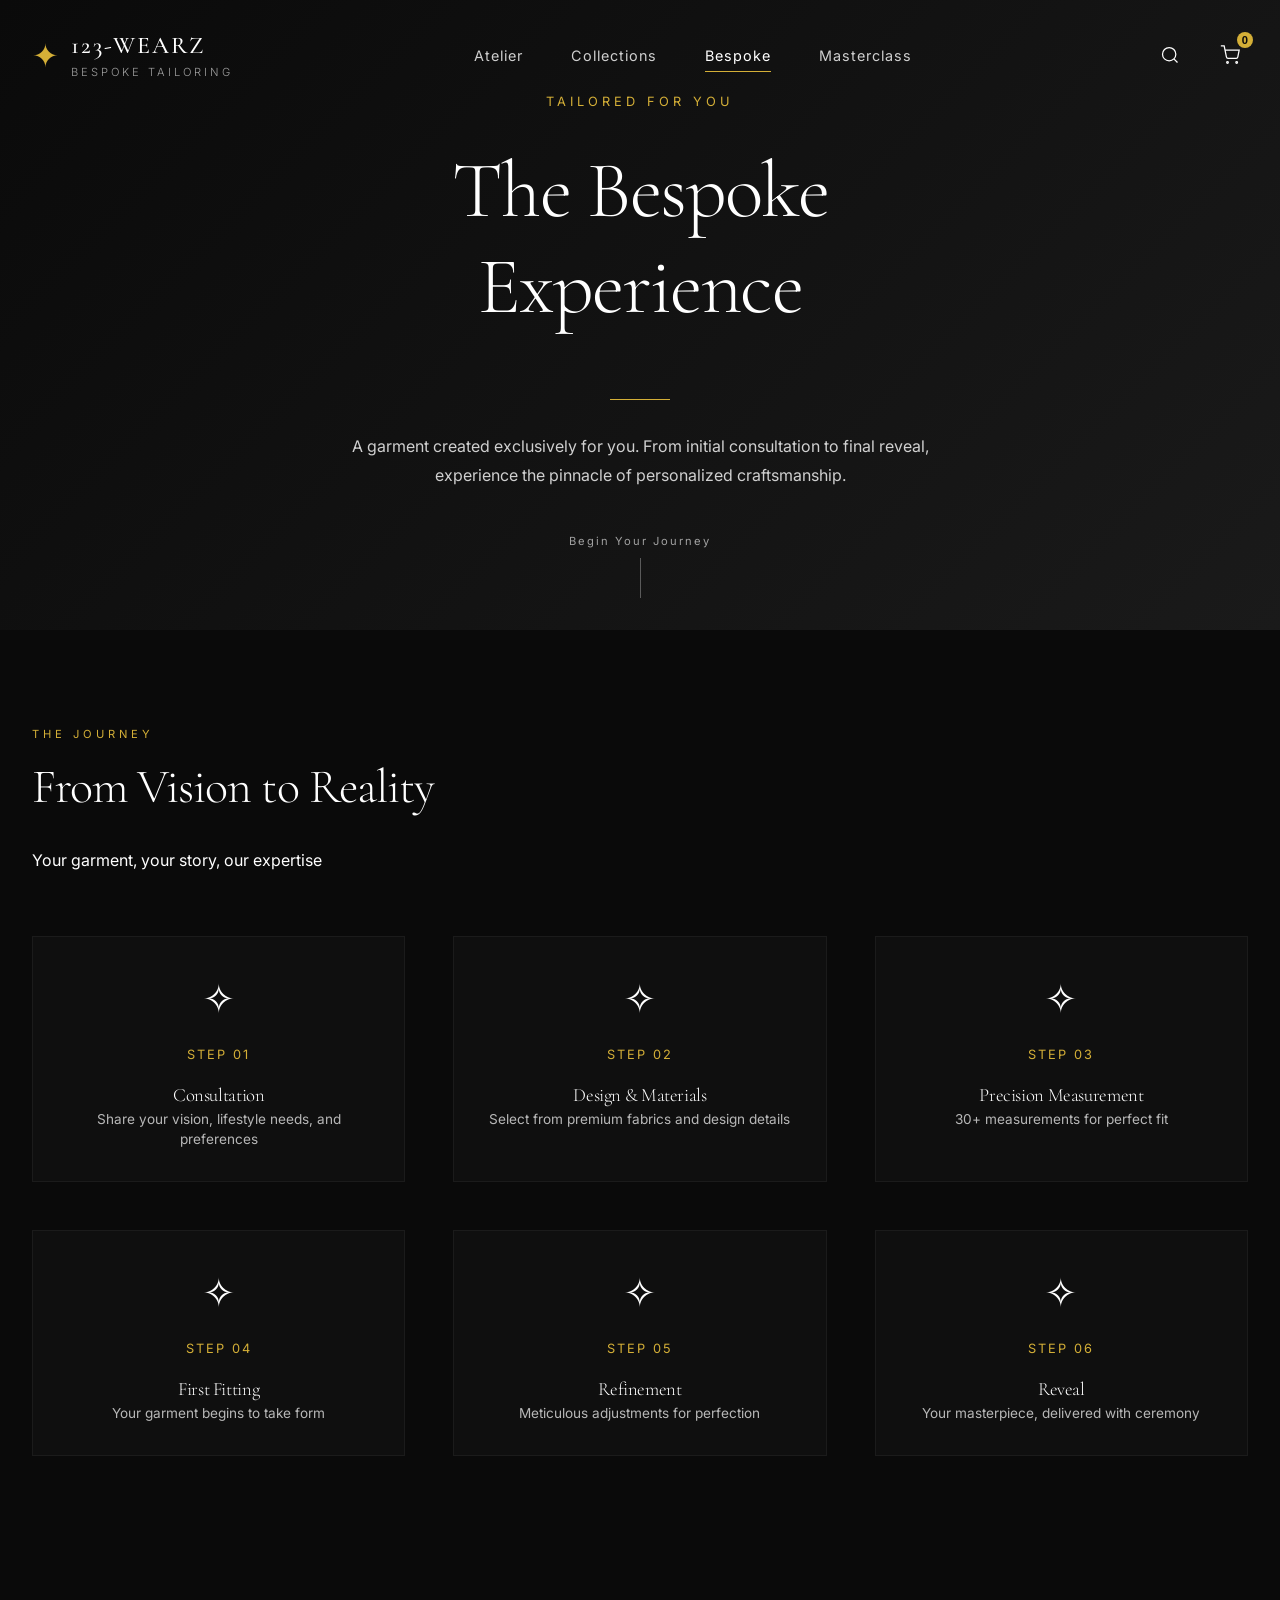
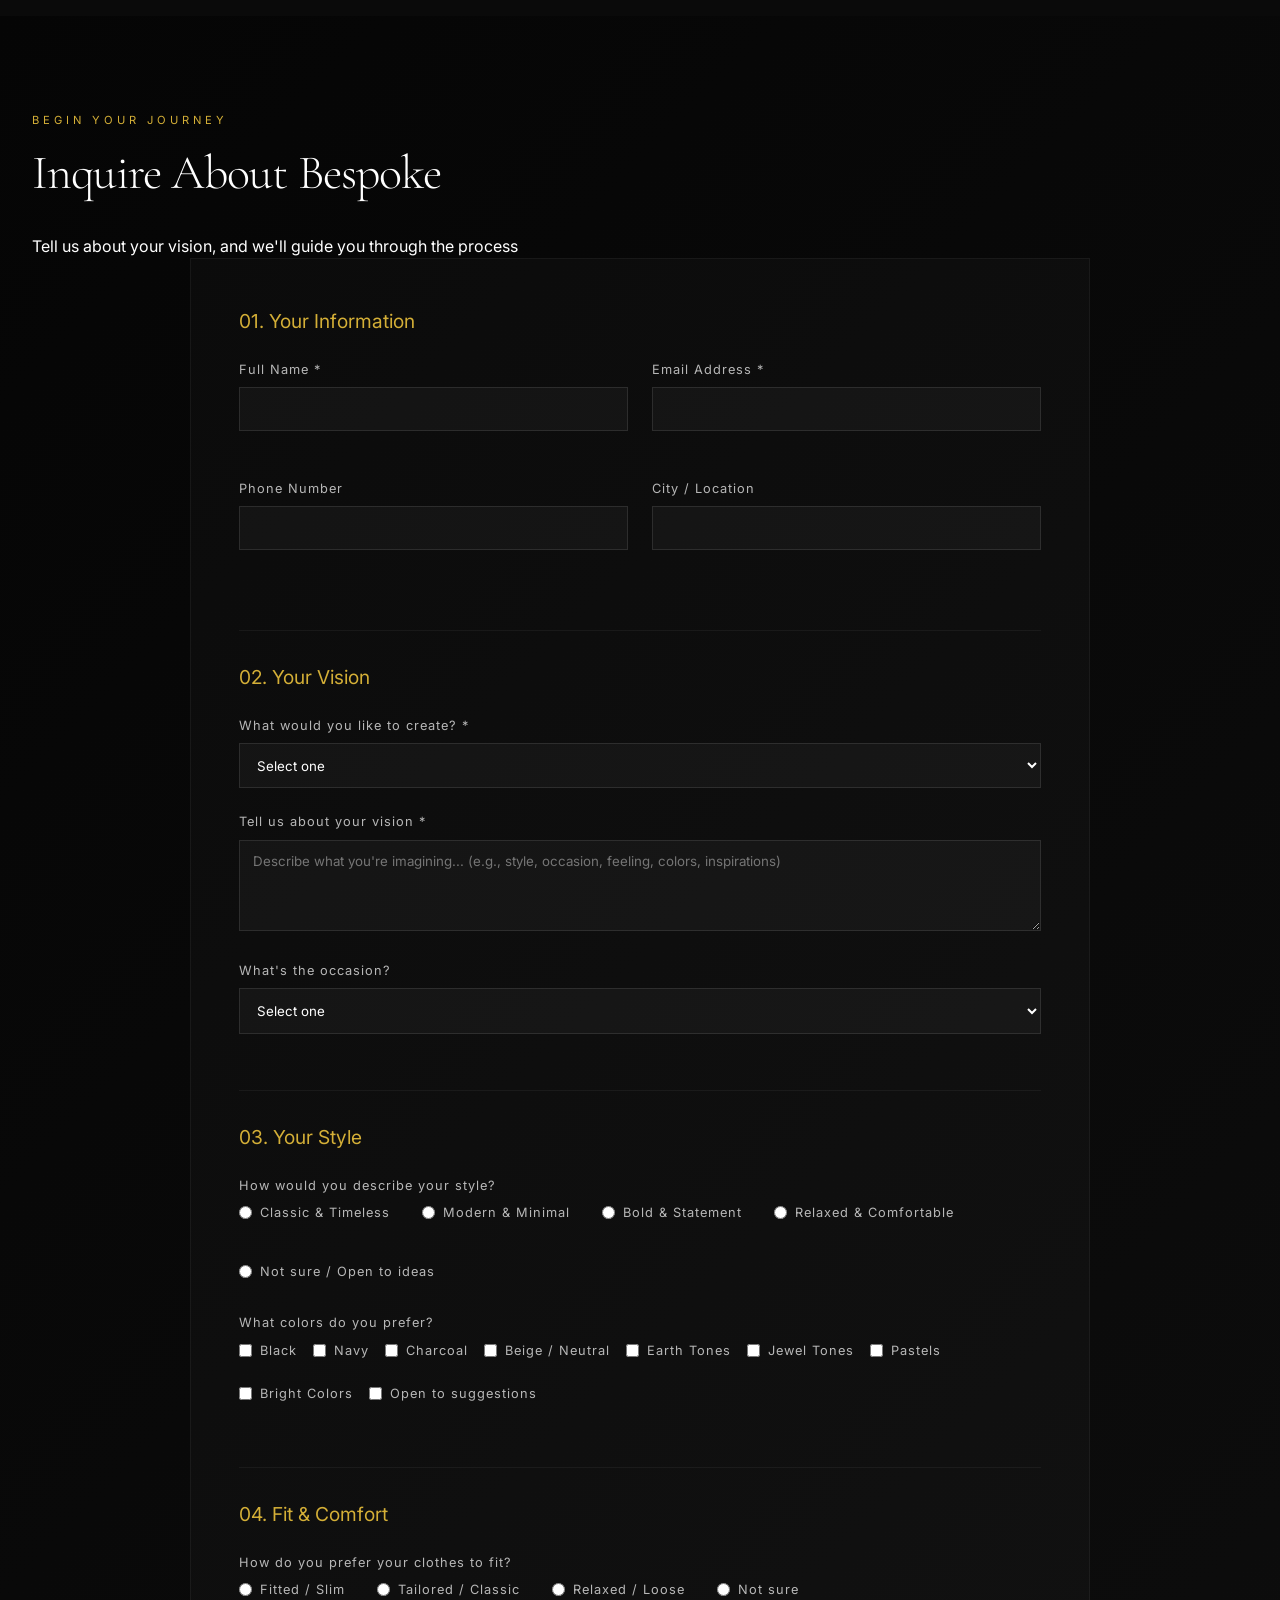
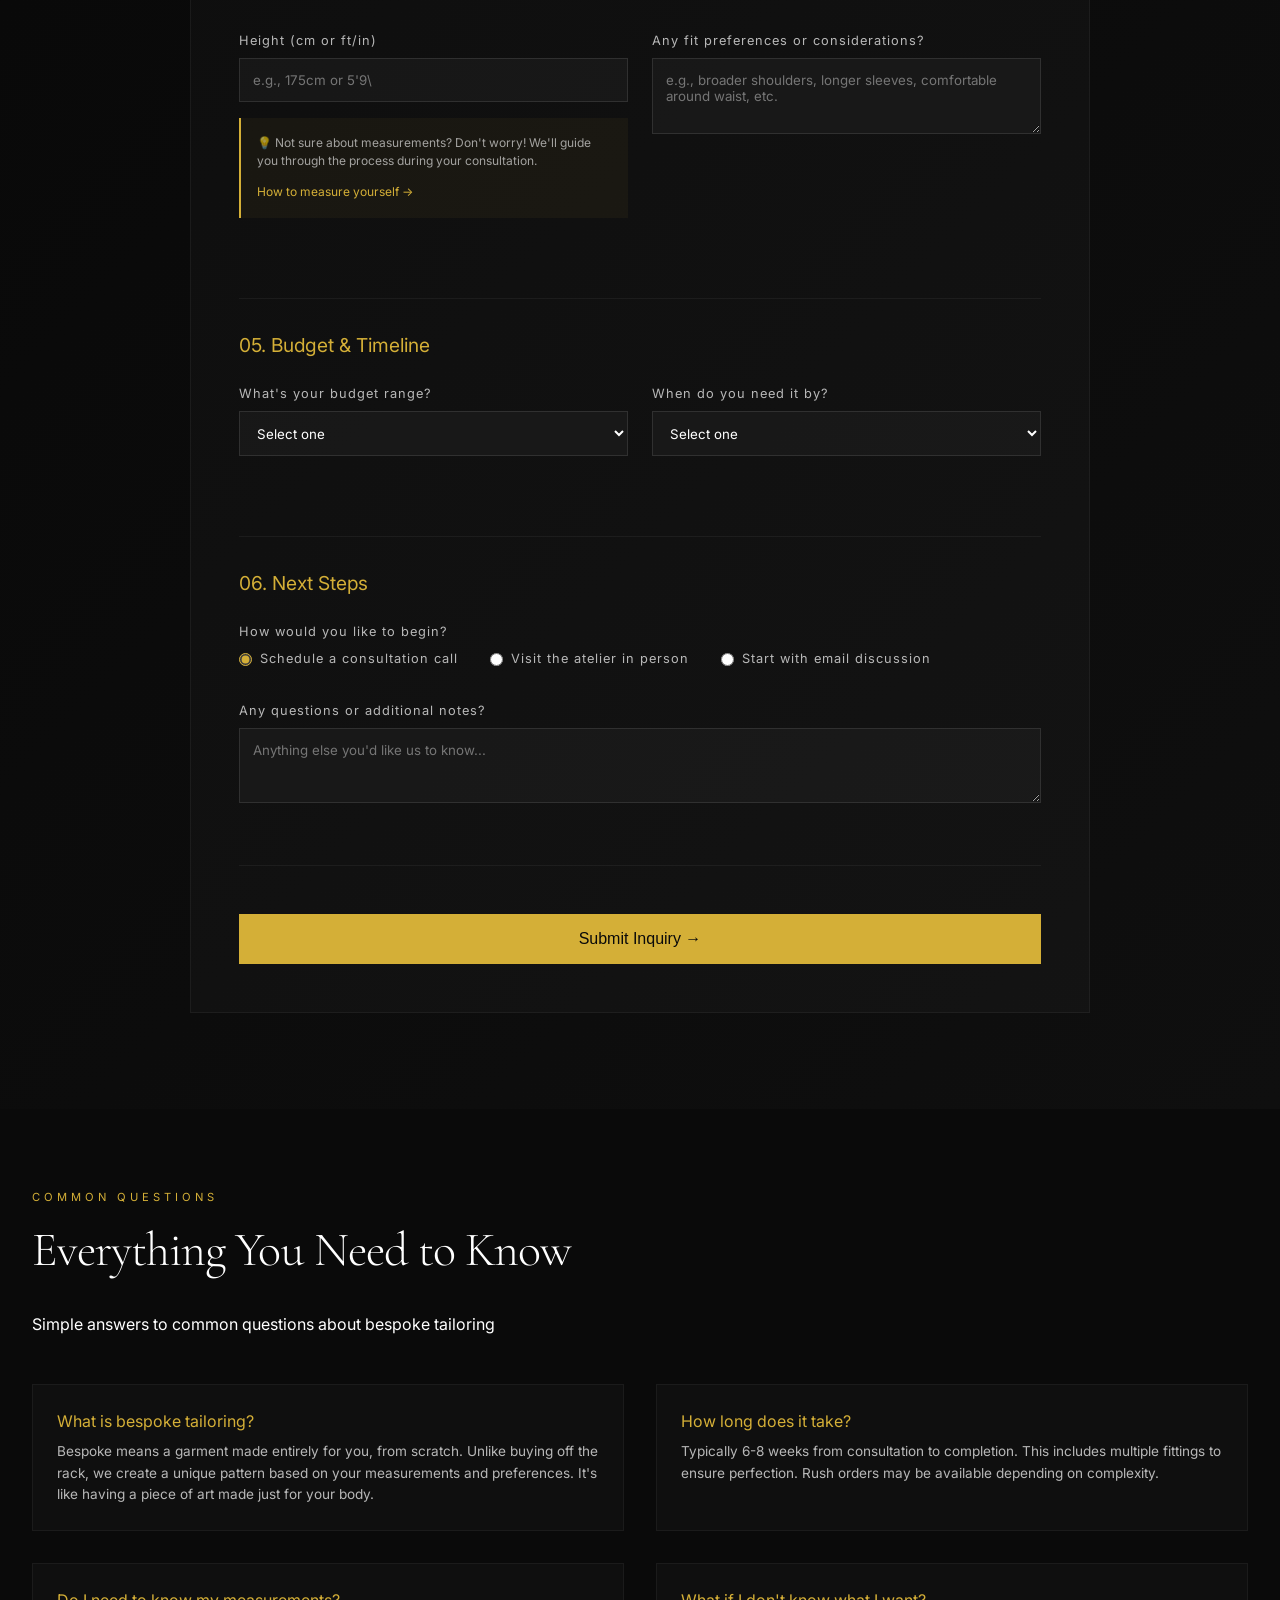
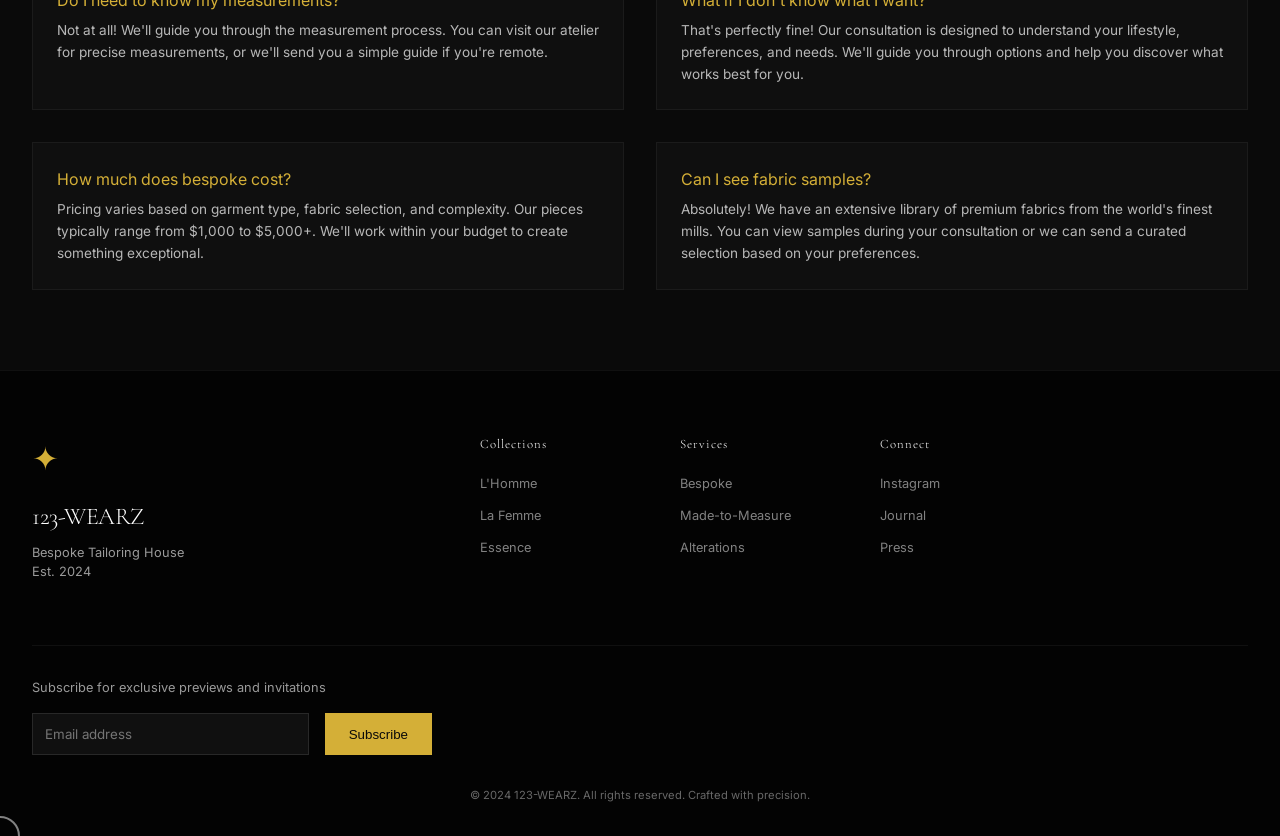
==== bespoke.html @ 3294264b "first commit" ====
<!DOCTYPE html>
<html lang="en">
<head>
    <meta charset="UTF-8">
    <meta name="viewport" content="width=device-width, initial-scale=1.0, viewport-fit=cover">
    <title>Bespoke | 123-WEARZ Atelier</title>
    <link rel="preconnect" href="https://fonts.googleapis.com">
    <link rel="preconnect" href="https://fonts.gstatic.com" crossorigin>
    <link href="https://fonts.googleapis.com/css2?family=Cormorant+Garamond:ital,wght@0,300;0,400;0,500;0,600;0,700;1,300;1,400&family=Inter:wght@100;200;300;400;500;600;700;800&display=swap" rel="stylesheet">
    <link rel="stylesheet" href="css/luxury.css">
    <style>
        /* Bespoke Page Specific Styles */
        .bespoke-hero {
            height: 70vh;
            background: linear-gradient(135deg, #0a0a0a 0%, #1a1a1a 100%);
            position: relative;
        }
        
        .process-bespoke {
            padding: 6rem 0;
            background: #0a0a0a;
        }
        
        .process-steps-bespoke {
            display: grid;
            grid-template-columns: repeat(3, 1fr);
            gap: 3rem;
            margin: 4rem 0;
        }
        
        .step-bespoke {
            text-align: center;
            padding: 2rem;
            background: rgba(255, 255, 255, 0.02);
            border: 1px solid rgba(255, 255, 255, 0.05);
            transition: all 0.3s ease;
        }
        
        .step-bespoke:hover {
            border-color: rgba(212, 175, 55, 0.3);
            transform: translateY(-5px);
        }
        
        .step-icon {
            font-size: 2.5rem;
            margin-bottom: 1rem;
        }
        
        .step-number-bespoke {
            font-size: 0.8rem;
            color: #d4af37;
            margin-bottom: 1rem;
            letter-spacing: 2px;
        }
        
        /* Advanced Simple Form - Luxury Style */
        .bespoke-form-section {
            padding: 6rem 0;
            background: linear-gradient(135deg, #050505 0%, #0f0f0f 100%);
        }
        
        .form-container-luxury {
            max-width: 900px;
            margin: 0 auto;
            background: rgba(255, 255, 255, 0.02);
            border: 1px solid rgba(255, 255, 255, 0.05);
            padding: 3rem;
        }
        
        .form-step {
            margin-bottom: 2rem;
            padding-bottom: 2rem;
            border-bottom: 1px solid rgba(255, 255, 255, 0.05);
        }
        
        .form-step:last-child {
            border-bottom: none;
        }
        
        .form-step-title {
            font-size: 1.2rem;
            margin-bottom: 1.5rem;
            color: #d4af37;
            font-weight: 400;
        }
        
        .form-row-luxury {
            display: grid;
            grid-template-columns: repeat(2, 1fr);
            gap: 1.5rem;
            margin-bottom: 1.5rem;
        }
        
        .form-group-luxury {
            margin-bottom: 1.5rem;
        }
        
        .form-group-luxury label {
            display: block;
            margin-bottom: 0.5rem;
            font-size: 0.8rem;
            color: rgba(255, 255, 255, 0.7);
            letter-spacing: 1px;
        }
        
        .form-group-luxury input,
        .form-group-luxury select,
        .form-group-luxury textarea {
            width: 100%;
            padding: 0.8rem;
            background: rgba(255, 255, 255, 0.03);
            border: 1px solid rgba(255, 255, 255, 0.1);
            color: white;
            font-family: 'Inter', sans-serif;
            transition: all 0.3s ease;
        }
        
        .form-group-luxury input:focus,
        .form-group-luxury select:focus,
        .form-group-luxury textarea:focus {
            outline: none;
            border-color: #d4af37;
            background: rgba(255, 255, 255, 0.05);
        }
        
        .form-group-luxury select option {
            background: #0a0a0a;
        }
        
        .radio-group-luxury {
            display: flex;
            gap: 2rem;
            flex-wrap: wrap;
        }
        
        .radio-group-luxury label {
            display: flex;
            align-items: center;
            gap: 0.5rem;
            cursor: pointer;
        }
        
        .radio-group-luxury input[type="radio"] {
            width: auto;
            accent-color: #d4af37;
        }
        
        .checkbox-group-luxury {
            display: flex;
            flex-wrap: wrap;
            gap: 1rem;
        }
        
        .checkbox-group-luxury label {
            display: flex;
            align-items: center;
            gap: 0.5rem;
            cursor: pointer;
        }
        
        .checkbox-group-luxury input[type="checkbox"] {
            width: auto;
            accent-color: #d4af37;
        }
        
        .measurement-guide {
            background: rgba(212, 175, 55, 0.05);
            padding: 1rem;
            margin-top: 1rem;
            border-left: 2px solid #d4af37;
        }
        
        .measurement-guide p {
            font-size: 0.75rem;
            color: rgba(255, 255, 255, 0.6);
            margin-bottom: 0.5rem;
        }
        
        .measurement-guide a {
            color: #d4af37;
            text-decoration: none;
            font-size: 0.75rem;
        }
        
        .btn-submit-luxury {
            width: 100%;
            padding: 1rem;
            background: #d4af37;
            color: #0a0a0a;
            border: none;
            font-size: 1rem;
            font-weight: 500;
            cursor: pointer;
            transition: all 0.3s ease;
            margin-top: 1rem;
        }
        
        .btn-submit-luxury:hover {
            background: white;
            transform: translateY(-2px);
        }
        
        .form-message-luxury {
            margin-top: 1.5rem;
            padding: 1rem;
            text-align: center;
            display: none;
        }
        
        .form-message-luxury.success {
            background: rgba(212, 175, 55, 0.1);
            border: 1px solid #d4af37;
            color: #d4af37;
        }
        
        .form-message-luxury.error {
            background: rgba(255, 0, 0, 0.1);
            border: 1px solid #ff4444;
            color: #ff4444;
        }
        
        @media (max-width: 768px) {
            .form-row-luxury {
                grid-template-columns: 1fr;
                gap: 0;
            }
            
            .process-steps-bespoke {
                grid-template-columns: 1fr;
                gap: 1.5rem;
            }
            
            .form-container-luxury {
                padding: 1.5rem;
            }
            
            .radio-group-luxury {
                flex-direction: column;
                gap: 0.5rem;
            }
        }
        
        .faq-section {
            padding: 5rem 0;
            background: #0a0a0a;
        }
        
        .faq-grid {
            display: grid;
            grid-template-columns: repeat(2, 1fr);
            gap: 2rem;
            margin-top: 3rem;
        }
        
        .faq-item {
            padding: 1.5rem;
            background: rgba(255, 255, 255, 0.02);
            border: 1px solid rgba(255, 255, 255, 0.05);
        }
        
        .faq-question {
            font-size: 1rem;
            margin-bottom: 0.5rem;
            color: #d4af37;
        }
        
        .faq-answer {
            font-size: 0.85rem;
            color: rgba(255, 255, 255, 0.7);
            line-height: 1.6;
        }
        
        @media (max-width: 768px) {
            .faq-grid {
                grid-template-columns: 1fr;
            }
        }
    </style>
</head>
<body>
    <!-- Navigation -->
    <nav class="nav-premium">
        <div class="nav-container">
            <div class="logo-area">
                <div class="logo-icon">✦</div>
                <div class="logo-text">
                    <span class="logo-main">123-WEARZ</span>
                    <span class="logo-sub">BESPOKE TAILORING</span>
                </div>
            </div>
            
            <div class="nav-links">
                <a href="index.html" class="nav-link">Atelier</a>
                <a href="collections.html" class="nav-link">Collections</a>
                <a href="bespoke.html" class="nav-link active">Bespoke</a>
                <a href="workshops.html" class="nav-link">Masterclass</a>
            </div>
            
            <div class="nav-actions">
                <button class="icon-btn" id="searchBtn">
                    <svg width="20" height="20" viewBox="0 0 24 24" fill="none" stroke="currentColor" stroke-width="1.5">
                        <circle cx="11" cy="11" r="8"/>
                        <line x1="21" y1="21" x2="16.65" y2="16.65"/>
                    </svg>
                </button>
                <button class="icon-btn cart-btn" id="cartBtn">
                    <svg width="20" height="20" viewBox="0 0 24 24" fill="none" stroke="currentColor" stroke-width="1.5">
                        <circle cx="9" cy="21" r="1"/>
                        <circle cx="20" cy="21" r="1"/>
                        <path d="M1 1h4l2.68 13.39a2 2 0 0 0 2 1.61h9.72a2 2 0 0 0 2-1.61L23 6H6"/>
                    </svg>
                    <span class="cart-count">0</span>
                </button>
                <button class="menu-toggle" id="menuToggle">
                    <span></span>
                    <span></span>
                    <span></span>
                </button>
            </div>
        </div>
    </nav>

    <!-- Bespoke Hero -->
    <section class="bespoke-hero">
        <div class="hero-content">
            <div class="hero-badge">TAILORED FOR YOU</div>
            <h1 class="hero-title">
                <span class="title-line">The Bespoke</span>
                <span class="title-line">Experience</span>
            </h1>
            <div class="hero-divider"></div>
            <p class="hero-description">
                A garment created exclusively for you. From initial consultation to final reveal,<br>
                experience the pinnacle of personalized craftsmanship.
            </p>
        </div>
        <div class="hero-scroll">
            <span>Begin Your Journey</span>
            <div class="scroll-line"></div>
        </div>
    </section>

    <!-- Process Overview -->
    <section class="process-bespoke">
        <div class="container">
            <div class="section-header">
                <div class="section-label">THE JOURNEY</div>
                <h2 class="section-title-luxury">From Vision to Reality</h2>
                <p class="section-subtitle">Your garment, your story, our expertise</p>
            </div>
            
            <div class="process-steps-bespoke">
                <div class="step-bespoke">
                    <div class="step-icon">✧</div>
                    <div class="step-number-bespoke">STEP 01</div>
                    <h3>Consultation</h3>
                    <p style="color: rgba(255,255,255,0.7); font-size: 0.85rem;">Share your vision, lifestyle needs, and preferences</p>
                </div>
                <div class="step-bespoke">
                    <div class="step-icon">✧</div>
                    <div class="step-number-bespoke">STEP 02</div>
                    <h3>Design & Materials</h3>
                    <p style="color: rgba(255,255,255,0.7); font-size: 0.85rem;">Select from premium fabrics and design details</p>
                </div>
                <div class="step-bespoke">
                    <div class="step-icon">✧</div>
                    <div class="step-number-bespoke">STEP 03</div>
                    <h3>Precision Measurement</h3>
                    <p style="color: rgba(255,255,255,0.7); font-size: 0.85rem;">30+ measurements for perfect fit</p>
                </div>
                <div class="step-bespoke">
                    <div class="step-icon">✧</div>
                    <div class="step-number-bespoke">STEP 04</div>
                    <h3>First Fitting</h3>
                    <p style="color: rgba(255,255,255,0.7); font-size: 0.85rem;">Your garment begins to take form</p>
                </div>
                <div class="step-bespoke">
                    <div class="step-icon">✧</div>
                    <div class="step-number-bespoke">STEP 05</div>
                    <h3>Refinement</h3>
                    <p style="color: rgba(255,255,255,0.7); font-size: 0.85rem;">Meticulous adjustments for perfection</p>
                </div>
                <div class="step-bespoke">
                    <div class="step-icon">✧</div>
                    <div class="step-number-bespoke">STEP 06</div>
                    <h3>Reveal</h3>
                    <p style="color: rgba(255,255,255,0.7); font-size: 0.85rem;">Your masterpiece, delivered with ceremony</p>
                </div>
            </div>
        </div>
    </section>

    <!-- Bespoke Inquiry Form - Advanced but Simple -->
    <section class="bespoke-form-section">
        <div class="container">
            <div class="section-header">
                <div class="section-label">BEGIN YOUR JOURNEY</div>
                <h2 class="section-title-luxury">Inquire About Bespoke</h2>
                <p class="section-subtitle">Tell us about your vision, and we'll guide you through the process</p>
            </div>
            
            <div class="form-container-luxury">
                <form id="bespokeForm">
                    <!-- Step 1: Personal Information -->
                    <div class="form-step">
                        <div class="form-step-title">01. Your Information</div>
                        <div class="form-row-luxury">
                            <div class="form-group-luxury">
                                <label>Full Name *</label>
                                <input type="text" id="fullName" required>
                            </div>
                            <div class="form-group-luxury">
                                <label>Email Address *</label>
                                <input type="email" id="email" required>
                            </div>
                        </div>
                        <div class="form-row-luxury">
                            <div class="form-group-luxury">
                                <label>Phone Number</label>
                                <input type="tel" id="phone">
                            </div>
                            <div class="form-group-luxury">
                                <label>City / Location</label>
                                <input type="text" id="location">
                            </div>
                        </div>
                    </div>
                    
                    <!-- Step 2: What You Want -->
                    <div class="form-step">
                        <div class="form-step-title">02. Your Vision</div>
                        <div class="form-group-luxury">
                            <label>What would you like to create? *</label>
                            <select id="garmentType" required>
                                <option value="">Select one</option>
                                <option value="suit">Suit / Blazer Set</option>
                                <option value="jacket">Jacket / Coat</option>
                                <option value="dress">Dress / Gown</option>
                                <option value="shirt">Shirt / Blouse</option>
                                <option value="pants">Pants / Trousers</option>
                                <option value="full-outfit">Full Outfit</option>
                                <option value="other">Something else</option>
                            </select>
                        </div>
                        <div class="form-group-luxury">
                            <label>Tell us about your vision *</label>
                            <textarea id="vision" rows="4" placeholder="Describe what you're imagining... (e.g., style, occasion, feeling, colors, inspirations)" required></textarea>
                        </div>
                        <div class="form-group-luxury">
                            <label>What's the occasion?</label>
                            <select id="occasion">
                                <option value="">Select one</option>
                                <option value="wedding">Wedding / Special Event</option>
                                <option value="business">Business / Professional</option>
                                <option value="casual">Everyday / Casual</option>
                                <option value="evening">Evening / Formal</option>
                                <option value="other">Not sure / Other</option>
                            </select>
                        </div>
                    </div>
                    
                    <!-- Step 3: Style Preferences (Simple Language) -->
                    <div class="form-step">
                        <div class="form-step-title">03. Your Style</div>
                        <div class="form-group-luxury">
                            <label>How would you describe your style?</label>
                            <div class="radio-group-luxury">
                                <label><input type="radio" name="style" value="classic"> Classic & Timeless</label>
                                <label><input type="radio" name="style" value="modern"> Modern & Minimal</label>
                                <label><input type="radio" name="style" value="bold"> Bold & Statement</label>
                                <label><input type="radio" name="style" value="relaxed"> Relaxed & Comfortable</label>
                                <label><input type="radio" name="style" value="not-sure"> Not sure / Open to ideas</label>
                            </div>
                        </div>
                        <div class="form-group-luxury">
                            <label>What colors do you prefer?</label>
                            <div class="checkbox-group-luxury">
                                <label><input type="checkbox" value="black"> Black</label>
                                <label><input type="checkbox" value="navy"> Navy</label>
                                <label><input type="checkbox" value="charcoal"> Charcoal</label>
                                <label><input type="checkbox" value="beige"> Beige / Neutral</label>
                                <label><input type="checkbox" value="earth"> Earth Tones</label>
                                <label><input type="checkbox" value="jewel"> Jewel Tones</label>
                                <label><input type="checkbox" value="pastel"> Pastels</label>
                                <label><input type="checkbox" value="bright"> Bright Colors</label>
                                <label><input type="checkbox" value="open"> Open to suggestions</label>
                            </div>
                        </div>
                    </div>
                    
                    <!-- Step 4: Fit & Comfort (Simple Language) -->
                    <div class="form-step">
                        <div class="form-step-title">04. Fit & Comfort</div>
                        <div class="form-group-luxury">
                            <label>How do you prefer your clothes to fit?</label>
                            <div class="radio-group-luxury">
                                <label><input type="radio" name="fit" value="slim"> Fitted / Slim</label>
                                <label><input type="radio" name="fit" value="tailored"> Tailored / Classic</label>
                                <label><input type="radio" name="fit" value="relaxed"> Relaxed / Loose</label>
                                <label><input type="radio" name="fit" value="not-sure"> Not sure</label>
                            </div>
                        </div>
                        <div class="form-row-luxury">
                            <div class="form-group-luxury">
                                <label>Height (cm or ft/in)</label>
                                <input type="text" id="height" placeholder="e.g., 175cm or 5'9\"">
                                <div class="measurement-guide">
                                    <p>💡 Not sure about measurements? Don't worry! We'll guide you through the process during your consultation.</p>
                                    <a href="#">How to measure yourself →</a>
                                </div>
                            </div>
                            <div class="form-group-luxury">
                                <label>Any fit preferences or considerations?</label>
                                <textarea id="fitNotes" rows="3" placeholder="e.g., broader shoulders, longer sleeves, comfortable around waist, etc."></textarea>
                            </div>
                        </div>
                    </div>
                    
                    <!-- Step 5: Budget & Timeline -->
                    <div class="form-step">
                        <div class="form-step-title">05. Budget & Timeline</div>
                        <div class="form-row-luxury">
                            <div class="form-group-luxury">
                                <label>What's your budget range?</label>
                                <select id="budget">
                                    <option value="">Select one</option>
                                    <option value="500-1000">$500 - $1,000</option>
                                    <option value="1000-2000">$1,000 - $2,000</option>
                                    <option value="2000-3000">$2,000 - $3,000</option>
                                    <option value="3000-5000">$3,000 - $5,000</option>
                                    <option value="5000+">$5,000+</option>
                                    <option value="flexible">Flexible / Open to discussion</option>
                                </select>
                            </div>
                            <div class="form-group-luxury">
                                <label>When do you need it by?</label>
                                <select id="timeline">
                                    <option value="">Select one</option>
                                    <option value="asap">As soon as possible</option>
                                    <option value="1month">Within 1 month</option>
                                    <option value="2months">Within 2 months</option>
                                    <option value="3months">Within 3 months</option>
                                    <option value="flexible">Flexible / No rush</option>
                                </select>
                            </div>
                        </div>
                    </div>
                    
                    <!-- Step 6: How You Want to Proceed -->
                    <div class="form-step">
                        <div class="form-step-title">06. Next Steps</div>
                        <div class="form-group-luxury">
                            <label>How would you like to begin?</label>
                            <div class="radio-group-luxury">
                                <label><input type="radio" name="nextStep" value="consultation" checked> Schedule a consultation call</label>
                                <label><input type="radio" name="nextStep" value="atelier"> Visit the atelier in person</label>
                                <label><input type="radio" name="nextStep" value="email"> Start with email discussion</label>
                            </div>
                        </div>
                        <div class="form-group-luxury">
                            <label>Any questions or additional notes?</label>
                            <textarea id="notes" rows="3" placeholder="Anything else you'd like us to know..."></textarea>
                        </div>
                    </div>
                    
                    <button type="submit" class="btn-submit-luxury">Submit Inquiry →</button>
                    <div id="formMessage" class="form-message-luxury"></div>
                </form>
            </div>
        </div>
    </section>
    
    <!-- Frequently Asked Questions (Simple Answers) -->
    <section class="faq-section">
        <div class="container">
            <div class="section-header">
                <div class="section-label">COMMON QUESTIONS</div>
                <h2 class="section-title-luxury">Everything You Need to Know</h2>
                <p class="section-subtitle">Simple answers to common questions about bespoke tailoring</p>
            </div>
            
            <div class="faq-grid">
                <div class="faq-item">
                    <div class="faq-question">What is bespoke tailoring?</div>
                    <div class="faq-answer">Bespoke means a garment made entirely for you, from scratch. Unlike buying off the rack, we create a unique pattern based on your measurements and preferences. It's like having a piece of art made just for your body.</div>
                </div>
                <div class="faq-item">
                    <div class="faq-question">How long does it take?</div>
                    <div class="faq-answer">Typically 6-8 weeks from consultation to completion. This includes multiple fittings to ensure perfection. Rush orders may be available depending on complexity.</div>
                </div>
                <div class="faq-item">
                    <div class="faq-question">Do I need to know my measurements?</div>
                    <div class="faq-answer">Not at all! We'll guide you through the measurement process. You can visit our atelier for precise measurements, or we'll send you a simple guide if you're remote.</div>
                </div>
                <div class="faq-item">
                    <div class="faq-question">What if I don't know what I want?</div>
                    <div class="faq-answer">That's perfectly fine! Our consultation is designed to understand your lifestyle, preferences, and needs. We'll guide you through options and help you discover what works best for you.</div>
                </div>
                <div class="faq-item">
                    <div class="faq-question">How much does bespoke cost?</div>
                    <div class="faq-answer">Pricing varies based on garment type, fabric selection, and complexity. Our pieces typically range from $1,000 to $5,000+. We'll work within your budget to create something exceptional.</div>
                </div>
                <div class="faq-item">
                    <div class="faq-question">Can I see fabric samples?</div>
                    <div class="faq-answer">Absolutely! We have an extensive library of premium fabrics from the world's finest mills. You can view samples during your consultation or we can send a curated selection based on your preferences.</div>
                </div>
            </div>
        </div>
    </section>
    
    <!-- Footer -->
    <footer class="footer-luxury">
        <div class="container">
            <div class="footer-grid">
                <div class="footer-brand">
                    <div class="logo-icon">✦</div>
                    <h3>123-WEARZ</h3>
                    <p>Bespoke Tailoring House<br>Est. 2024</p>
                </div>
                
                <div class="footer-links">
                    <div class="footer-column">
                        <h4>Collections</h4>
                        <ul>
                            <li><a href="collections.html">L'Homme</a></li>
                            <li><a href="collections.html">La Femme</a></li>
                            <li><a href="collections.html">Essence</a></li>
                        </ul>
                    </div>
                    
                    <div class="footer-column">
                        <h4>Services</h4>
                        <ul>
                            <li><a href="bespoke.html">Bespoke</a></li>
                            <li><a href="#">Made-to-Measure</a></li>
                            <li><a href="#">Alterations</a></li>
                        </ul>
                    </div>
                    
                    <div class="footer-column">
                        <h4>Connect</h4>
                        <ul>
                            <li><a href="#">Instagram</a></li>
                            <li><a href="#">Journal</a></li>
                            <li><a href="#">Press</a></li>
                        </ul>
                    </div>
                </div>
            </div>
            
            <div class="footer-bottom">
                <div class="footer-newsletter">
                    <p>Subscribe for exclusive previews and invitations</p>
                    <form id="newsletterForm">
                        <input type="email" placeholder="Email address">
                        <button type="submit">Subscribe</button>
                    </form>
                </div>
                <div class="footer-copyright">
                    <p>© 2024 123-WEARZ. All rights reserved. Crafted with precision.</p>
                </div>
            </div>
        </div>
    </footer>

    <script src="js/luxury.js"></script>
    <script>
        // Bespoke Form Handler
        const bespokeForm = document.getElementById('bespokeForm');
        if (bespokeForm) {
            bespokeForm.addEventListener('submit', (e) => {
                e.preventDefault();
                
                // Collect form data
                const formData = {
                    fullName: document.getElementById('fullName')?.value,
                    email: document.getElementById('email')?.value,
                    phone: document.getElementById('phone')?.value,
                    location: document.getElementById('location')?.value,
                    garmentType: document.getElementById('garmentType')?.value,
                    vision: document.getElementById('vision')?.value,
                    occasion: document.getElementById('occasion')?.value,
                    style: document.querySelector('input[name="style"]:checked')?.value,
                    colors: Array.from(document.querySelectorAll('input[type="checkbox"]:checked')).map(cb => cb.value),
                    fit: document.querySelector('input[name="fit"]:checked')?.value,
                    height: document.getElementById('height')?.value,
                    fitNotes: document.getElementById('fitNotes')?.value,
                    budget: document.getElementById('budget')?.value,
                    timeline: document.getElementById('timeline')?.value,
                    nextStep: document.querySelector('input[name="nextStep"]:checked')?.value,
                    notes: document.getElementById('notes')?.value,
                    date: new Date().toISOString()
                };
                
                // Validate required fields
                if (!formData.fullName || !formData.email || !formData.garmentType || !formData.vision) {
                    showFormMessage('Please fill in all required fields (*)', 'error');
                    return;
                }
                
                // Store in localStorage for demo
                const inquiries = JSON.parse(localStorage.getItem('bespokeInquiries')) || [];
                inquiries.push(formData);
                localStorage.setItem('bespokeInquiries', JSON.stringify(inquiries));
                
                // Show success message
                showFormMessage('Thank you! Our team will contact you within 24 hours to begin your bespoke journey.', 'success');
                
                // Reset form
                bespokeForm.reset();
                
                // Scroll to message
                document.getElementById('formMessage').scrollIntoView({ behavior: 'smooth', block: 'center' });
            });
        }
        
        function showFormMessage(message, type) {
            const messageDiv = document.getElementById('formMessage');
            if (messageDiv) {
                messageDiv.textContent = message;
                messageDiv.className = `form-message-luxury ${type}`;
                messageDiv.style.display = 'block';
                
                setTimeout(() => {
                    messageDiv.style.display = 'none';
                }, 5000);
            }
        }
    </script>
</body>
</html>
---- css/luxury.css ----
/* Reset & Base */
* {
    margin: 0;
    padding: 0;
    box-sizing: border-box;
}

html {
    scroll-behavior: smooth;
    scrollbar-width: thin;
}

body {
    font-family: 'Inter', sans-serif;
    background: #0a0a0a;
    color: #ffffff;
    line-height: 1.5;
    overflow-x: hidden;
}

/* Typography */
@font-face {
    font-family: 'Cormorant Garamond';
    src: url('https://fonts.googleapis.com/css2?family=Cormorant+Garamond:wght@300;400;500;600;700&display=swap');
}

h1, h2, h3, h4, .logo-main, .hero-title, .section-title-luxury {
    font-family: 'Cormorant Garamond', serif;
    font-weight: 300;
    letter-spacing: -0.02em;
}

/* Custom Cursor */
@media (min-width: 1024px) {
    body {
        cursor: none;
    }
    
    .custom-cursor {
        width: 40px;
        height: 40px;
        border: 2px solid rgba(255, 255, 255, 0.5);
        border-radius: 50%;
        position: fixed;
        pointer-events: none;
        z-index: 9999;
        transition: all 0.1s ease;
        transform: translate(-50%, -50%);
    }
    
    .custom-cursor.active {
        width: 80px;
        height: 80px;
        border-color: rgba(212, 175, 55, 0.8);
        background: rgba(212, 175, 55, 0.1);
    }
}

/* Premium Navigation */
.nav-premium {
    position: fixed;
    top: 0;
    left: 0;
    right: 0;
    z-index: 1000;
    padding: 2rem 0;
    transition: all 0.4s cubic-bezier(0.165, 0.84, 0.44, 1);
    background: transparent;
}

.nav-premium.scrolled {
    background: rgba(10, 10, 10, 0.95);
    backdrop-filter: blur(20px);
    padding: 1rem 0;
    border-bottom: 1px solid rgba(255, 255, 255, 0.1);
}

.nav-container {
    max-width: 1400px;
    margin: 0 auto;
    padding: 0 2rem;
    display: flex;
    justify-content: space-between;
    align-items: center;
}

.logo-area {
    display: flex;
    align-items: center;
    gap: 0.75rem;
}

.logo-icon {
    font-size: 2rem;
    font-weight: 300;
    color: #d4af37;
    animation: subtleGlow 3s ease-in-out infinite;
}

@keyframes subtleGlow {
    0%, 100% { opacity: 0.7; text-shadow: 0 0 0px rgba(212, 175, 55, 0); }
    50% { opacity: 1; text-shadow: 0 0 10px rgba(212, 175, 55, 0.3); }
}

.logo-text {
    line-height: 1.2;
}

.logo-main {
    font-size: 1.5rem;
    font-weight: 500;
    letter-spacing: 2px;
    display: block;
}

.logo-sub {
    font-size: 0.7rem;
    letter-spacing: 3px;
    color: rgba(255, 255, 255, 0.6);
    font-weight: 300;
}

.nav-links {
    display: flex;
    gap: 3rem;
}

.nav-link {
    color: rgba(255, 255, 255, 0.8);
    text-decoration: none;
    font-size: 0.9rem;
    letter-spacing: 1px;
    font-weight: 400;
    transition: all 0.3s ease;
    position: relative;
}

.nav-link::after {
    content: '';
    position: absolute;
    bottom: -5px;
    left: 0;
    width: 0;
    height: 1px;
    background: #d4af37;
    transition: width 0.3s ease;
}

.nav-link:hover::after,
.nav-link.active::after {
    width: 100%;
}

.nav-link:hover,
.nav-link.active {
    color: #ffffff;
}

.nav-actions {
    display: flex;
    gap: 1.5rem;
    align-items: center;
}

.icon-btn {
    background: transparent;
    border: none;
    color: white;
    cursor: pointer;
    transition: all 0.3s ease;
    position: relative;
    padding: 0.5rem;
}

.icon-btn:hover {
    color: #d4af37;
    transform: scale(1.05);
}

.cart-count {
    position: absolute;
    top: -5px;
    right: -5px;
    background: #d4af37;
    color: #0a0a0a;
    font-size: 0.7rem;
    padding: 2px 5px;
    border-radius: 50%;
    font-weight: 600;
}

.menu-toggle {
    display: none;
    flex-direction: column;
    gap: 6px;
    background: transparent;
    border: none;
    cursor: pointer;
}

.menu-toggle span {
    width: 25px;
    height: 1.5px;
    background: white;
    transition: all 0.3s ease;
}

/* Hero Section */
.hero-luxury {
    height: 100vh;
    position: relative;
    overflow: hidden;
}

.hero-background {
    position: absolute;
    top: 0;
    left: 0;
    right: 0;
    bottom: 0;
}

.hero-video {
    width: 100%;
    height: 100%;
    object-fit: cover;
}

.hero-overlay {
    position: absolute;
    top: 0;
    left: 0;
    right: 0;
    bottom: 0;
    background: linear-gradient(135deg, rgba(0,0,0,0.7) 0%, rgba(0,0,0,0.3) 100%);
}

.hero-content {
    position: relative;
    z-index: 2;
    height: 100%;
    display: flex;
    flex-direction: column;
    justify-content: center;
    align-items: center;
    text-align: center;
    padding: 0 2rem;
}

.hero-badge {
    font-size: 0.8rem;
    letter-spacing: 4px;
    color: #d4af37;
    margin-bottom: 2rem;
    animation: fadeInUp 1s ease;
}

.hero-title {
    font-size: 5rem;
    font-weight: 300;
    line-height: 1.2;
    margin-bottom: 2rem;
    animation: fadeInUp 1s ease 0.2s;
    animation-fill-mode: forwards;
    opacity: 0;
}

.title-line {
    display: block;
}

.hero-divider {
    width: 60px;
    height: 1px;
    background: #d4af37;
    margin: 2rem auto;
    animation: fadeInUp 1s ease 0.4s;
    animation-fill-mode: forwards;
    opacity: 0;
}

.hero-description {
    font-size: 1rem;
    color: rgba(255, 255, 255, 0.8);
    margin-bottom: 3rem;
    line-height: 1.8;
    animation: fadeInUp 1s ease 0.6s;
    animation-fill-mode: forwards;
    opacity: 0;
}

.hero-buttons {
    display: flex;
    gap: 2rem;
    animation: fadeInUp 1s ease 0.8s;
    animation-fill-mode: forwards;
    opacity: 0;
}

.btn-primary-luxury {
    display: inline-flex;
    align-items: center;
    gap: 0.75rem;
    padding: 1rem 2rem;
    background: #d4af37;
    color: #0a0a0a;
    text-decoration: none;
    font-weight: 500;
    letter-spacing: 1px;
    transition: all 0.3s ease;
    border: none;
    cursor: pointer;
}

.btn-primary-luxury:hover {
    background: #ffffff;
    transform: translateY(-2px);
    box-shadow: 0 10px 30px rgba(212, 175, 55, 0.3);
}

.btn-secondary-luxury {
    color: white;
    text-decoration: none;
    display: inline-flex;
    align-items: center;
    gap: 0.5rem;
    border-bottom: 1px solid rgba(255, 255, 255, 0.3);
    padding-bottom: 0.25rem;
    transition: all 0.3s ease;
}

.btn-secondary-luxury:hover {
    border-bottom-color: #d4af37;
    gap: 1rem;
}

.hero-scroll {
    position: absolute;
    bottom: 2rem;
    left: 50%;
    transform: translateX(-50%);
    display: flex;
    flex-direction: column;
    align-items: center;
    gap: 0.5rem;
    color: rgba(255, 255, 255, 0.6);
    font-size: 0.7rem;
    letter-spacing: 2px;
    z-index: 2;
}

.scroll-line {
    width: 1px;
    height: 40px;
    background: rgba(255, 255, 255, 0.3);
    animation: scrollMove 2s ease-in-out infinite;
}

@keyframes scrollMove {
    0%, 100% { transform: scaleY(1); opacity: 0.3; }
    50% { transform: scaleY(1.5); opacity: 1; }
}

/* Philosophy Section */
.philosophy {
    padding: 8rem 0;
    background: #0a0a0a;
}

.container {
    max-width: 1400px;
    margin: 0 auto;
    padding: 0 2rem;
}

.philosophy-grid {
    display: grid;
    grid-template-columns: 1fr 1fr;
    gap: 4rem;
    align-items: center;
}

.section-label {
    font-size: 0.7rem;
    letter-spacing: 4px;
    color: #d4af37;
    margin-bottom: 1rem;
}

.section-title-luxury {
    font-size: 3rem;
    font-weight: 300;
    line-height: 1.2;
    margin-bottom: 2rem;
}

.philosophy-description {
    color: rgba(255, 255, 255, 0.7);
    line-height: 1.8;
    margin-bottom: 2rem;
}

.philosophy-description p {
    margin-bottom: 1rem;
}

.philosophy-stats {
    display: flex;
    gap: 3rem;
    margin-top: 3rem;
}

.stat-number {
    font-size: 2rem;
    font-weight: 500;
    color: #d4af37;
    margin-bottom: 0.5rem;
}

.stat-label {
    font-size: 0.8rem;
    color: rgba(255, 255, 255, 0.6);
    letter-spacing: 1px;
}

.philosophy-image {
    position: relative;
}

.image-frame {
    position: relative;
    overflow: hidden;
    border-radius: 2px;
}

.image-frame img {
    width: 100%;
    height: auto;
    display: block;
    transition: transform 1.5s ease;
}

.image-frame:hover img {
    transform: scale(1.05);
}

.image-overlay {
    position: absolute;
    top: 0;
    left: 0;
    right: 0;
    bottom: 0;
    background: linear-gradient(45deg, rgba(212, 175, 55, 0.1), transparent);
}

/* Collections Section */
.collections {
    padding: 8rem 0;
    background: #050505;
}

.collection-grid {
    display: grid;
    grid-template-columns: repeat(3, 1fr);
    gap: 2rem;
    margin-top: 3rem;
}

.collection-card {
    position: relative;
    overflow: hidden;
    cursor: pointer;
}

.collection-image {
    position: relative;
    overflow: hidden;
    aspect-ratio: 3/4;
}

.collection-image img {
    width: 100%;
    height: 100%;
    object-fit: cover;
    transition: transform 1.2s cubic-bezier(0.165, 0.84, 0.44, 1);
}

.collection-card:hover img {
    transform: scale(1.05);
}

.collection-overlay {
    position: absolute;
    top: 0;
    left: 0;
    right: 0;
    bottom: 0;
    background: linear-gradient(to top, rgba(0,0,0,0.8), transparent);
    display: flex;
    align-items: flex-end;
    padding: 2rem;
    opacity: 0;
    transition: opacity 0.4s ease;
}

.collection-card:hover .collection-overlay {
    opacity: 1;
}

.collection-content h3 {
    font-size: 1.8rem;
    font-weight: 300;
    margin-bottom: 0.5rem;
}

.collection-content p {
    font-size: 0.8rem;
    color: rgba(255, 255, 255, 0.8);
    margin-bottom: 1rem;
}

.collection-link {
    color: #d4af37;
    font-size: 0.8rem;
    letter-spacing: 1px;
}

/* Craftsmanship Section */
.craftsmanship {
    padding: 8rem 0;
    background: #0a0a0a;
}

.craftsmanship-grid {
    display: grid;
    grid-template-columns: 1fr 1fr;
    gap: 4rem;
    align-items: center;
}

.craftsmanship-images {
    position: relative;
}

.craft-image-main {
    width: 100%;
    margin-bottom: 1rem;
}

.craft-image-main img {
    width: 100%;
    height: auto;
}

.craft-image-detail {
    position: absolute;
    bottom: -2rem;
    right: -2rem;
    width: 40%;
    border: 2px solid #d4af37;
}

.craft-image-detail img {
    width: 100%;
    height: auto;
    display: block;
}

.craft-features {
    margin-top: 2rem;
}

.craft-feature {
    display: flex;
    gap: 1rem;
    margin-bottom: 2rem;
}

.feature-icon {
    font-size: 1.5rem;
    color: #d4af37;
}

.feature-text h4 {
    font-size: 1rem;
    margin-bottom: 0.5rem;
    font-weight: 500;
}

.feature-text p {
    font-size: 0.85rem;
    color: rgba(255, 255, 255, 0.6);
    line-height: 1.6;
}

/* Process Section */
.process {
    padding: 8rem 0;
    background: #050505;
}

.process-steps {
    display: grid;
    grid-template-columns: repeat(3, 1fr);
    gap: 3rem;
    margin-top: 4rem;
}

.step {
    text-align: center;
}

.step-number {
    font-size: 1rem;
    color: #d4af37;
    margin-bottom: 1rem;
    font-weight: 500;
}

.step-content h3 {
    font-size: 1.2rem;
    margin-bottom: 0.5rem;
    font-weight: 500;
}

.step-content p {
    font-size: 0.85rem;
    color: rgba(255, 255, 255, 0.6);
    line-height: 1.6;
}

/* Featured Products */
.featured {
    padding: 8rem 0;
    background: #0a0a0a;
}

.featured-grid {
    display: grid;
    grid-template-columns: repeat(3, 1fr);
    gap: 2rem;
    margin-top: 3rem;
}

.product-card-luxury {
    background: rgba(255, 255, 255, 0.03);
    backdrop-filter: blur(10px);
    border-radius: 2px;
    overflow: hidden;
    transition: all 0.4s ease;
}

.product-card-luxury:hover {
    transform: translateY(-5px);
    background: rgba(255, 255, 255, 0.05);
}

.product-image-luxury {
    width: 100%;
    aspect-ratio: 3/4;
    object-fit: cover;
}

.product-info-luxury {
    padding: 1.5rem;
}

.product-name-luxury {
    font-size: 1rem;
    margin-bottom: 0.5rem;
    font-weight: 400;
}

.product-price-luxury {
    font-size: 0.9rem;
    color: #d4af37;
    margin-bottom: 1rem;
}

/* Testimonials */
.testimonials {
    padding: 8rem 0;
    background: #050505;
}

.testimonials-slider {
    max-width: 800px;
    margin: 0 auto;
    text-align: center;
}

.testimonial-quote {
    font-size: 5rem;
    color: #d4af37;
    font-family: 'Cormorant Garamond', serif;
    line-height: 1;
    margin-bottom: 1rem;
}

.testimonial-text {
    font-size: 1.2rem;
    line-height: 1.8;
    margin-bottom: 2rem;
    color: rgba(255, 255, 255, 0.9);
}

.author-name {
    font-size: 0.9rem;
    font-weight: 500;
    margin-bottom: 0.25rem;
}

.author-title {
    font-size: 0.7rem;
    color: rgba(255, 255, 255, 0.6);
    letter-spacing: 1px;
}

/* Atelier Section */
.atelier {
    padding: 8rem 0;
    background: linear-gradient(135deg, #0a0a0a 0%, #1a1a1a 100%);
    text-align: center;
}

.atelier-content {
    max-width: 600px;
    margin: 0 auto;
}

.atelier-content p {
    color: rgba(255, 255, 255, 0.7);
    margin: 2rem 0;
    line-height: 1.8;
}

/* Footer */
.footer-luxury {
    background: #030303;
    padding: 4rem 0 2rem;
    border-top: 1px solid rgba(255, 255, 255, 0.05);
}

.footer-grid {
    display: grid;
    grid-template-columns: 1fr 2fr;
    gap: 4rem;
    margin-bottom: 4rem;
}

.footer-brand h3 {
    font-size: 1.5rem;
    margin: 1rem 0 0.5rem;
    font-weight: 300;
}

.footer-brand p {
    font-size: 0.8rem;
    color: rgba(255, 255, 255, 0.6);
}

.footer-links {
    display: grid;
    grid-template-columns: repeat(4, 1fr);
    gap: 2rem;
}

.footer-column h4 {
    font-size: 0.8rem;
    margin-bottom: 1rem;
    letter-spacing: 1px;
}

.footer-column ul {
    list-style: none;
}

.footer-column ul li {
    margin-bottom: 0.5rem;
}

.footer-column ul li a {
    color: rgba(255, 255, 255, 0.5);
    text-decoration: none;
    font-size: 0.8rem;
    transition: color 0.3s ease;
}

.footer-column ul li a:hover {
    color: #d4af37;
}

.footer-bottom {
    padding-top: 2rem;
    border-top: 1px solid rgba(255, 255, 255, 0.05);
}

.footer-newsletter {
    margin-bottom: 2rem;
}

.footer-newsletter p {
    font-size: 0.8rem;
    color: rgba(255, 255, 255, 0.6);
    margin-bottom: 1rem;
}

.footer-newsletter form {
    display: flex;
    gap: 1rem;
    max-width: 400px;
}

.footer-newsletter input {
    flex: 1;
    background: rgba(255, 255, 255, 0.05);
    border: 1px solid rgba(255, 255, 255, 0.1);
    padding: 0.75rem;
    color: white;
    font-family: 'Inter', sans-serif;
}

.footer-newsletter input:focus {
    outline: none;
    border-color: #d4af37;
}

.footer-newsletter button {
    background: #d4af37;
    border: none;
    padding: 0.75rem 1.5rem;
    color: #0a0a0a;
    cursor: pointer;
    font-weight: 500;
    transition: all 0.3s ease;
}

.footer-newsletter button:hover {
    background: white;
}

.footer-copyright {
    text-align: center;
    font-size: 0.7rem;
    color: rgba(255, 255, 255, 0.4);
}

/* Animations */
@keyframes fadeInUp {
    from {
        opacity: 0;
        transform: translateY(30px);
    }
    to {
        opacity: 1;
        transform: translateY(0);
    }
}

/* Responsive */
@media (max-width: 1024px) {
    .nav-links {
        display: none;
        position: absolute;
        top: 100%;
        left: 0;
        right: 0;
        background: rgba(10, 10, 10, 0.98);
        backdrop-filter: blur(20px);
        flex-direction: column;
        padding: 2rem;
        text-align: center;
        gap: 1.5rem;
    }
    
    .nav-links.active {
        display: flex;
    }
    
    .menu-toggle {
        display: flex;
    }
    
    .hero-title {
        font-size: 3rem;
    }
    
    .philosophy-grid,
    .craftsmanship-grid {
        grid-template-columns: 1fr;
        gap: 3rem;
    }
    
    .collection-grid {
        grid-template-columns: 1fr;
    }
    
    .process-steps {
        grid-template-columns: 1fr;
        gap: 2rem;
    }
    
    .featured-grid {
        grid-template-columns: 1fr;
    }
    
    .footer-grid {
        grid-template-columns: 1fr;
        gap: 2rem;
    }
    
    .footer-links {
        grid-template-columns: repeat(2, 1fr);
    }
}

@media (max-width: 768px) {
    .hero-title {
        font-size: 2.5rem;
    }
    
    .hero-buttons {
        flex-direction: column;
    }
    
    .section-title-luxury {
        font-size: 2rem;
    }
    
    .philosophy-stats {
        flex-direction: column;
        gap: 1rem;
    }
    
    .footer-links {
        grid-template-columns: 1fr;
    }
    
    .footer-newsletter form {
        flex-direction: column;
    }
}

/* Smooth Scroll */
::-webkit-scrollbar {
    width: 8px;
}

::-webkit-scrollbar-track {
    background: #0a0a0a;
}

::-webkit-scrollbar-thumb {
    background: #d4af37;
}

::-webkit-scrollbar-thumb:hover {
    background: #ffffff;
}
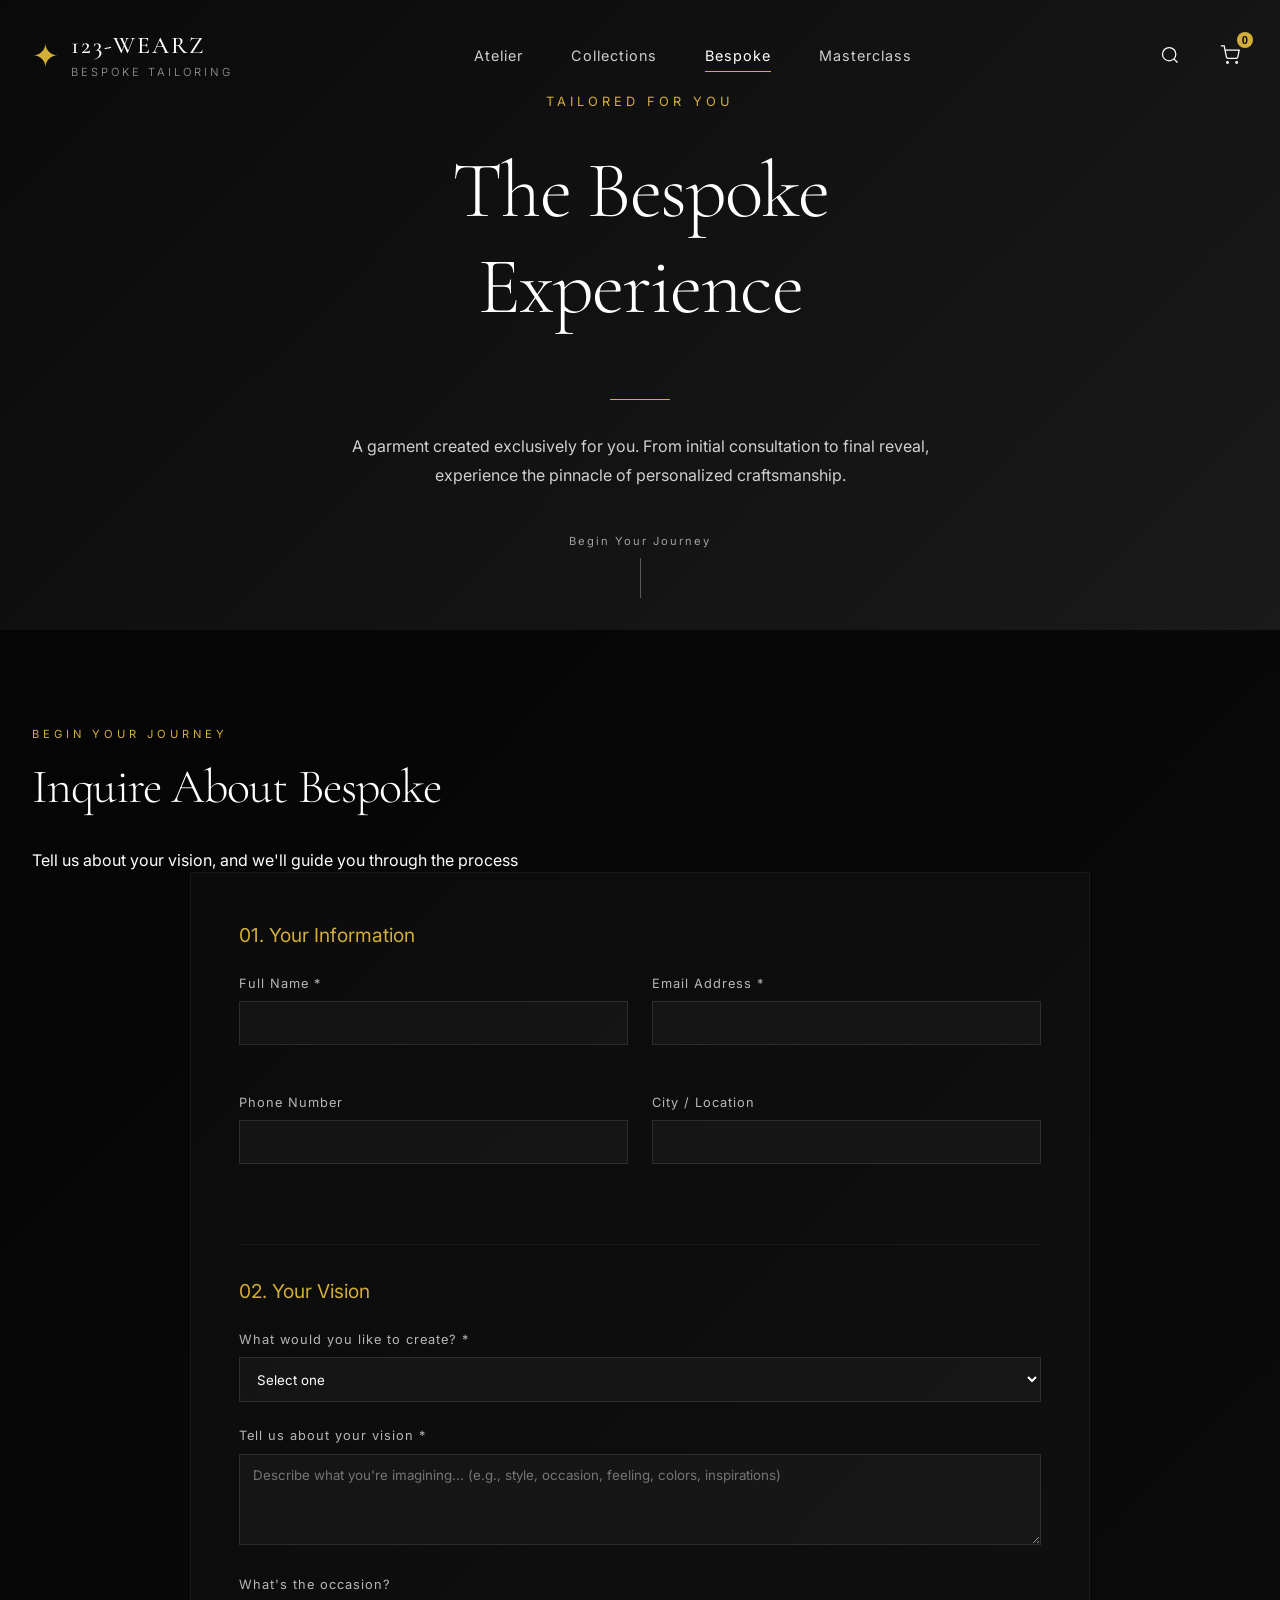
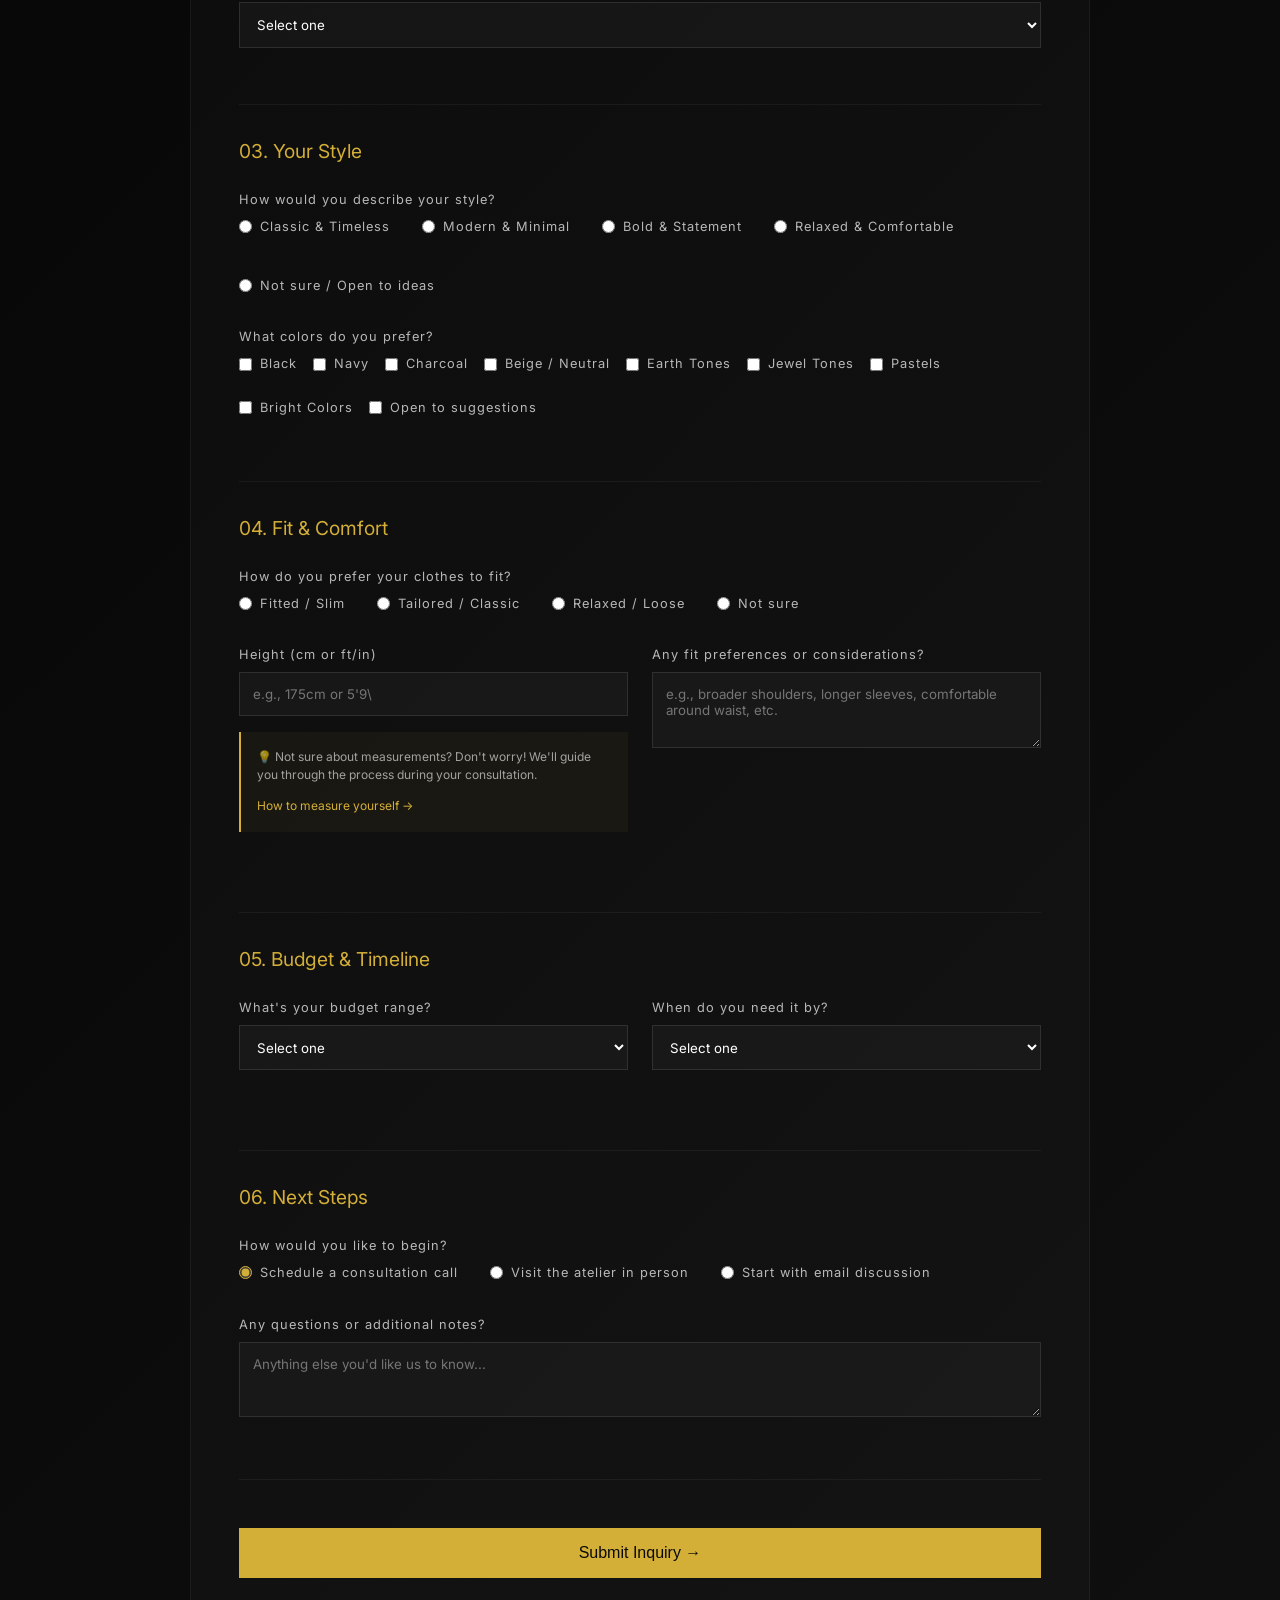
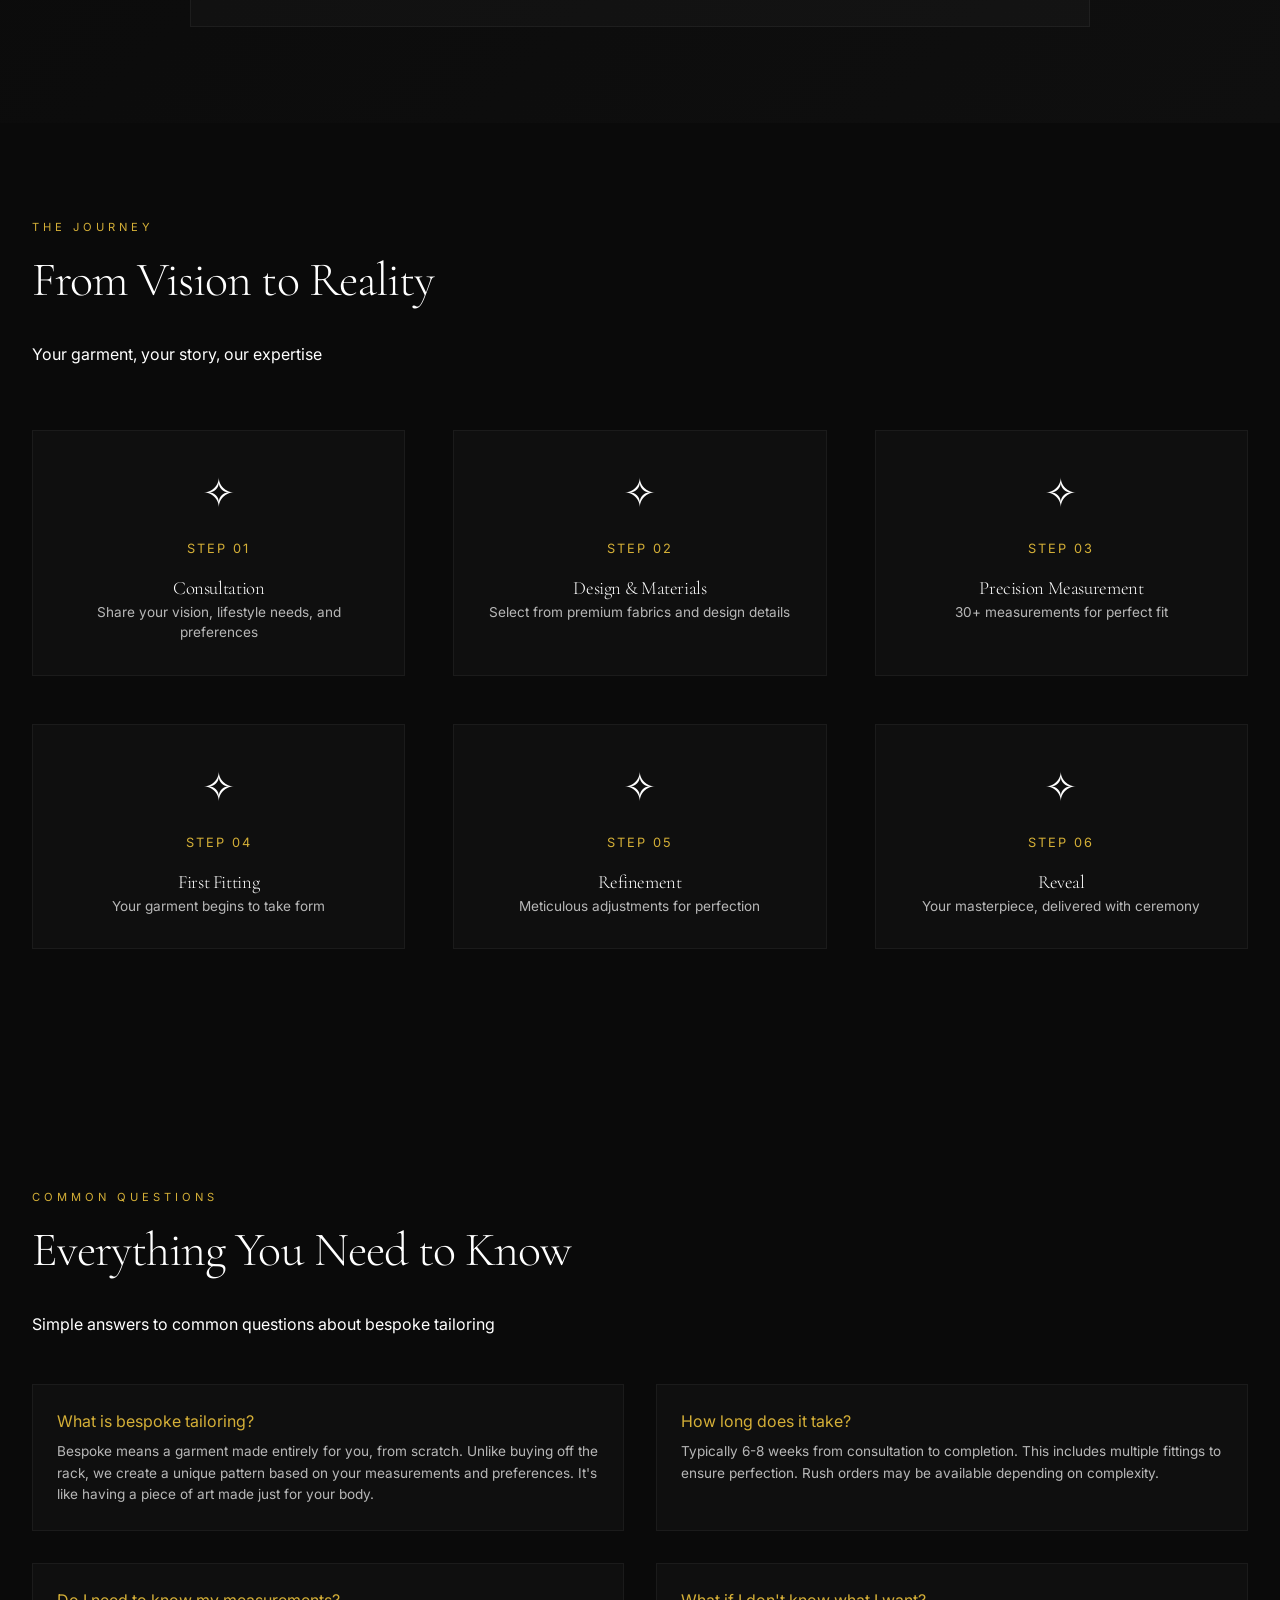
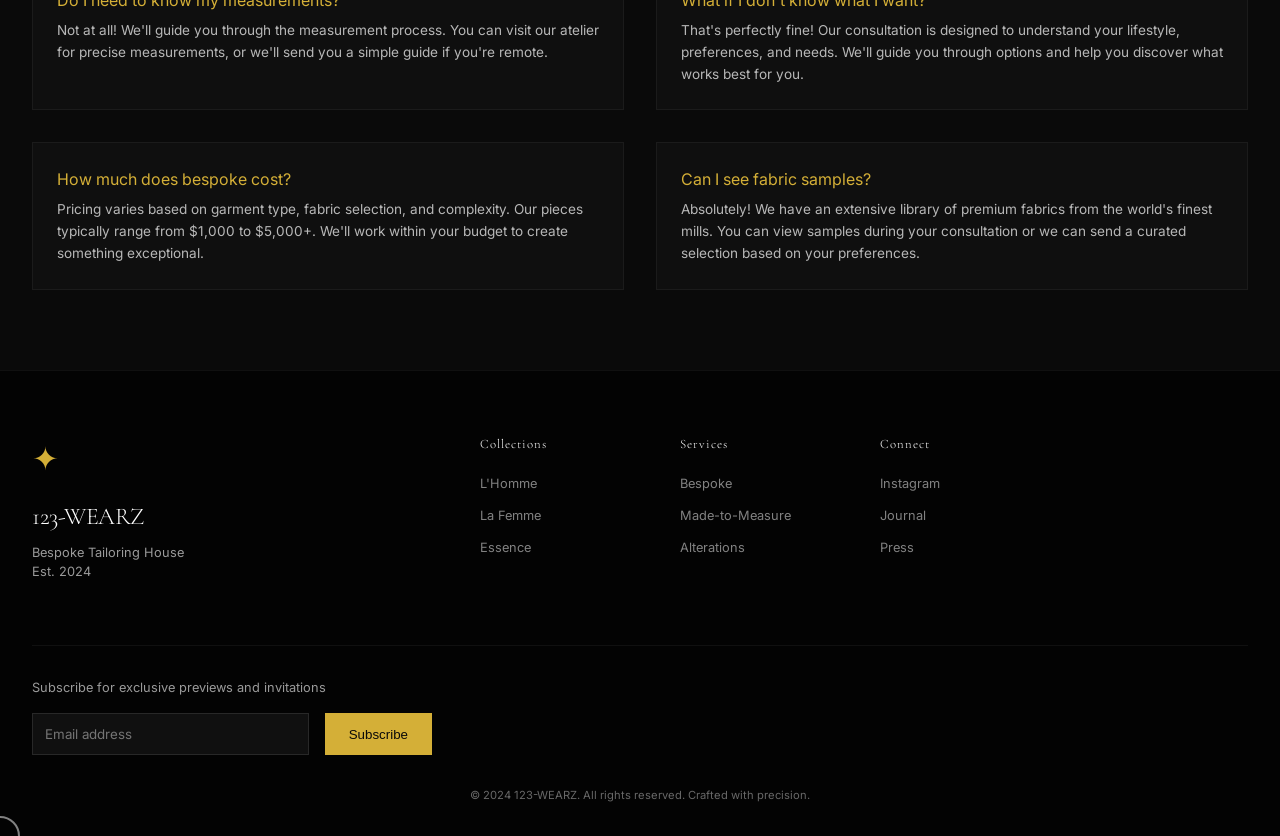
==== commit 7e62a0fa: "Update bespoke.html" ====
--- a/bespoke.html
+++ b/bespoke.html
@@ -340,56 +340,6 @@
         </div>
     </section>
 
-    <!-- Process Overview -->
-    <section class="process-bespoke">
-        <div class="container">
-            <div class="section-header">
-                <div class="section-label">THE JOURNEY</div>
-                <h2 class="section-title-luxury">From Vision to Reality</h2>
-                <p class="section-subtitle">Your garment, your story, our expertise</p>
-            </div>
-            
-            <div class="process-steps-bespoke">
-                <div class="step-bespoke">
-                    <div class="step-icon">✧</div>
-                    <div class="step-number-bespoke">STEP 01</div>
-                    <h3>Consultation</h3>
-                    <p style="color: rgba(255,255,255,0.7); font-size: 0.85rem;">Share your vision, lifestyle needs, and preferences</p>
-                </div>
-                <div class="step-bespoke">
-                    <div class="step-icon">✧</div>
-                    <div class="step-number-bespoke">STEP 02</div>
-                    <h3>Design & Materials</h3>
-                    <p style="color: rgba(255,255,255,0.7); font-size: 0.85rem;">Select from premium fabrics and design details</p>
-                </div>
-                <div class="step-bespoke">
-                    <div class="step-icon">✧</div>
-                    <div class="step-number-bespoke">STEP 03</div>
-                    <h3>Precision Measurement</h3>
-                    <p style="color: rgba(255,255,255,0.7); font-size: 0.85rem;">30+ measurements for perfect fit</p>
-                </div>
-                <div class="step-bespoke">
-                    <div class="step-icon">✧</div>
-                    <div class="step-number-bespoke">STEP 04</div>
-                    <h3>First Fitting</h3>
-                    <p style="color: rgba(255,255,255,0.7); font-size: 0.85rem;">Your garment begins to take form</p>
-                </div>
-                <div class="step-bespoke">
-                    <div class="step-icon">✧</div>
-                    <div class="step-number-bespoke">STEP 05</div>
-                    <h3>Refinement</h3>
-                    <p style="color: rgba(255,255,255,0.7); font-size: 0.85rem;">Meticulous adjustments for perfection</p>
-                </div>
-                <div class="step-bespoke">
-                    <div class="step-icon">✧</div>
-                    <div class="step-number-bespoke">STEP 06</div>
-                    <h3>Reveal</h3>
-                    <p style="color: rgba(255,255,255,0.7); font-size: 0.85rem;">Your masterpiece, delivered with ceremony</p>
-                </div>
-            </div>
-        </div>
-    </section>
-
     <!-- Bespoke Inquiry Form - Advanced but Simple -->
     <section class="bespoke-form-section">
         <div class="container">
@@ -397,6 +347,7 @@
                 <div class="section-label">BEGIN YOUR JOURNEY</div>
                 <h2 class="section-title-luxury">Inquire About Bespoke</h2>
                 <p class="section-subtitle">Tell us about your vision, and we'll guide you through the process</p>
+                <p class="section subtitle"></p>
             </div>
             
             <div class="form-container-luxury">
@@ -566,6 +517,56 @@
                     <button type="submit" class="btn-submit-luxury">Submit Inquiry →</button>
                     <div id="formMessage" class="form-message-luxury"></div>
                 </form>
+            </div>
+        </div>
+    </section>
+
+        <!-- Process Overview -->
+    <section class="process-bespoke">
+        <div class="container">
+            <div class="section-header">
+                <div class="section-label">THE JOURNEY</div>
+                <h2 class="section-title-luxury">From Vision to Reality</h2>
+                <p class="section-subtitle">Your garment, your story, our expertise</p>
+            </div>
+            
+            <div class="process-steps-bespoke">
+                <div class="step-bespoke">
+                    <div class="step-icon">✧</div>
+                    <div class="step-number-bespoke">STEP 01</div>
+                    <h3>Consultation</h3>
+                    <p style="color: rgba(255,255,255,0.7); font-size: 0.85rem;">Share your vision, lifestyle needs, and preferences</p>
+                </div>
+                <div class="step-bespoke">
+                    <div class="step-icon">✧</div>
+                    <div class="step-number-bespoke">STEP 02</div>
+                    <h3>Design & Materials</h3>
+                    <p style="color: rgba(255,255,255,0.7); font-size: 0.85rem;">Select from premium fabrics and design details</p>
+                </div>
+                <div class="step-bespoke">
+                    <div class="step-icon">✧</div>
+                    <div class="step-number-bespoke">STEP 03</div>
+                    <h3>Precision Measurement</h3>
+                    <p style="color: rgba(255,255,255,0.7); font-size: 0.85rem;">30+ measurements for perfect fit</p>
+                </div>
+                <div class="step-bespoke">
+                    <div class="step-icon">✧</div>
+                    <div class="step-number-bespoke">STEP 04</div>
+                    <h3>First Fitting</h3>
+                    <p style="color: rgba(255,255,255,0.7); font-size: 0.85rem;">Your garment begins to take form</p>
+                </div>
+                <div class="step-bespoke">
+                    <div class="step-icon">✧</div>
+                    <div class="step-number-bespoke">STEP 05</div>
+                    <h3>Refinement</h3>
+                    <p style="color: rgba(255,255,255,0.7); font-size: 0.85rem;">Meticulous adjustments for perfection</p>
+                </div>
+                <div class="step-bespoke">
+                    <div class="step-icon">✧</div>
+                    <div class="step-number-bespoke">STEP 06</div>
+                    <h3>Reveal</h3>
+                    <p style="color: rgba(255,255,255,0.7); font-size: 0.85rem;">Your masterpiece, delivered with ceremony</p>
+                </div>
             </div>
         </div>
     </section>
@@ -728,4 +729,4 @@
         }
     </script>
 </body>
-</html>+</html>
